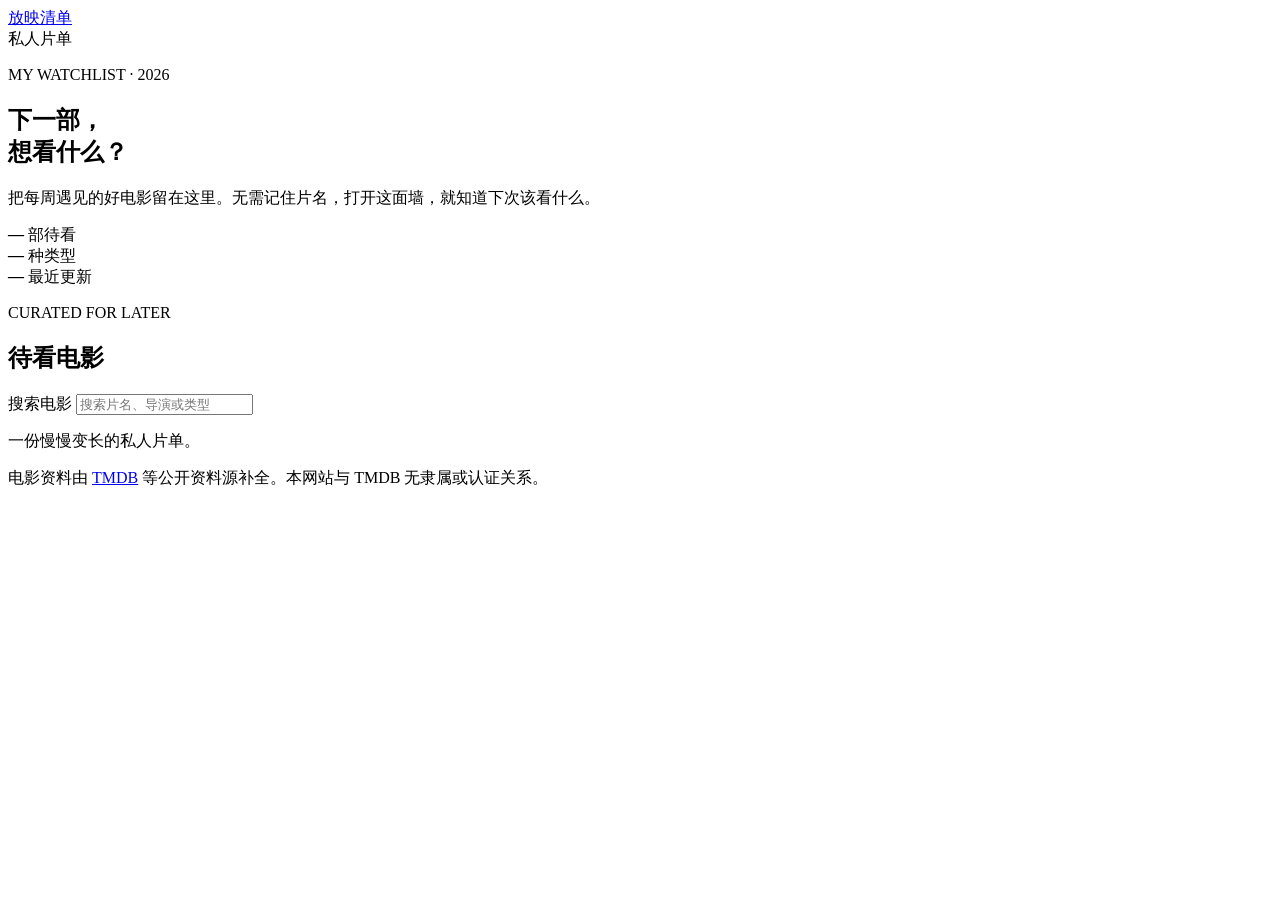
==== docs/index.html @ 1ae5f7b8 "添加 Pages 直发首页" ====
<!doctype html>
<html lang="zh-CN">
  <head>
    <meta charset="UTF-8" />
    <meta name="viewport" content="width=device-width, initial-scale=1.0" />
    <meta name="theme-color" content="#080a0f" />
    <meta
      name="description"
      content="Ranger 的私人待看电影墙，收藏每周想看的好电影。"
    />
    <title>放映清单 · 我的待看电影</title>
    <link rel="preconnect" href="https://image.tmdb.org" />
    <link rel="preconnect" href="https://cms-emer-res.cctvnews.cctv.com" />
    <link rel="stylesheet" href="./styles.css" />
  </head>
  <body>
    <div class="ambient ambient-one" aria-hidden="true"></div>
    <div class="ambient ambient-two" aria-hidden="true"></div>

    <header class="site-header">
      <a class="brand" href="#top" aria-label="返回顶部">
        <span class="brand-mark" aria-hidden="true"><i></i><i></i><i></i></span>
        <span>放映清单</span>
      </a>
      <div class="header-meta">
        <span class="live-dot" aria-hidden="true"></span>
        <span>私人片单</span>
      </div>
    </header>

    <main id="top">
      <section class="hero" aria-labelledby="page-title">
        <p class="eyebrow">MY WATCHLIST · 2026</p>
        <h1 id="page-title">下一部，<br /><span>想看什么？</span></h1>
        <p class="hero-copy">
          把每周遇见的好电影留在这里。无需记住片名，打开这面墙，就知道下次该看什么。
        </p>

        <div class="summary" aria-label="片单概况">
          <div class="summary-item">
            <strong id="watch-count">—</strong>
            <span>部待看</span>
          </div>
          <div class="summary-divider" aria-hidden="true"></div>
          <div class="summary-item">
            <strong id="genre-count">—</strong>
            <span>种类型</span>
          </div>
          <div class="summary-divider" aria-hidden="true"></div>
          <div class="summary-item summary-date">
            <strong id="updated-date">—</strong>
            <span>最近更新</span>
          </div>
        </div>
      </section>

      <section class="library" aria-labelledby="library-title">
        <div class="library-heading">
          <div>
            <p class="section-kicker">CURATED FOR LATER</p>
            <h2 id="library-title">待看电影</h2>
          </div>
          <div class="controls">
            <label class="search-box">
              <span class="search-icon" aria-hidden="true"></span>
              <span class="sr-only">搜索电影</span>
              <input id="search-input" type="search" placeholder="搜索片名、导演或类型" autocomplete="off" />
            </label>
            <div class="filters" id="filters" aria-label="按类型筛选"></div>
          </div>
        </div>

        <div id="movie-grid" class="movie-grid" aria-live="polite"></div>
        <div id="empty-state" class="empty-state" hidden>
          <span>没有找到匹配的电影</span>
          <button id="reset-search" type="button">清除筛选</button>
        </div>
      </section>
    </main>

    <footer>
      <p>一份慢慢变长的私人片单。</p>
      <p>
        电影资料由
        <a href="https://www.themoviedb.org/" target="_blank" rel="noreferrer">TMDB</a>
        等公开资料源补全。本网站与 TMDB 无隶属或认证关系。
      </p>
    </footer>

    <dialog id="movie-dialog" class="movie-dialog">
      <button class="dialog-close" id="dialog-close" type="button" aria-label="关闭详情">×</button>
      <div id="dialog-content"></div>
    </dialog>

    <script src="./app.js" defer></script>
  </body>
</html>
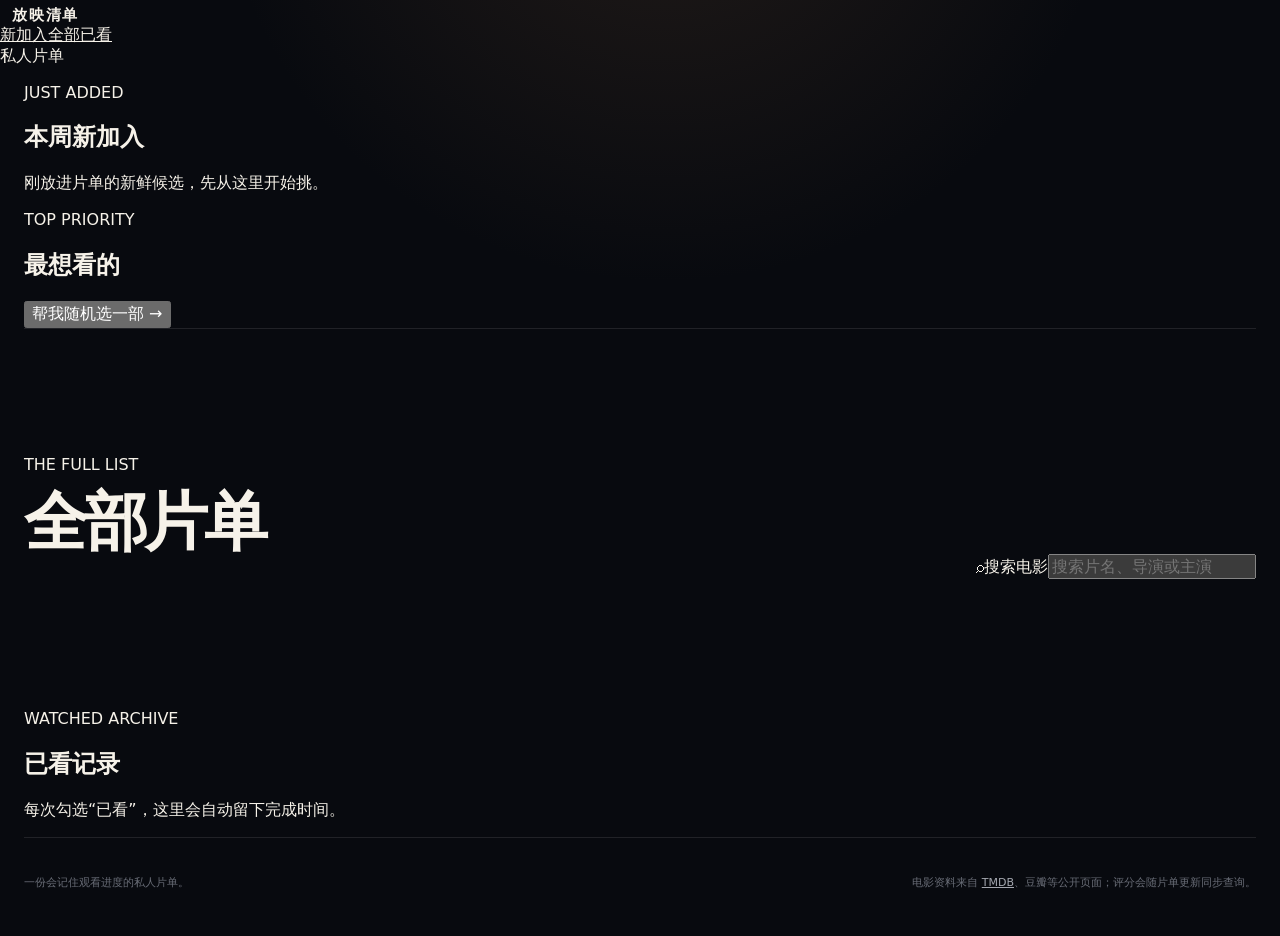
==== commit c3093f75: "升级 GitHub Pages 页面结构" ====
--- a/docs/index.html
+++ b/docs/index.html
@@ -3,95 +3,61 @@
   <head>
     <meta charset="UTF-8" />
     <meta name="viewport" content="width=device-width, initial-scale=1.0" />
-    <meta name="theme-color" content="#080a0f" />
-    <meta
-      name="description"
-      content="Ranger 的私人待看电影墙，收藏每周想看的好电影。"
-    />
+    <meta name="theme-color" content="#07090d" />
+    <meta name="description" content="Ranger 的私人电影片单：记录待看、已看时间、主演、豆瓣评分与每周推荐。" />
+    <meta property="og:title" content="放映清单 · 今晚，想看什么？" />
+    <meta property="og:description" content="一份会记住观看进度的私人电影片单。" />
     <title>放映清单 · 我的待看电影</title>
     <link rel="preconnect" href="https://image.tmdb.org" />
-    <link rel="preconnect" href="https://cms-emer-res.cctvnews.cctv.com" />
     <link rel="stylesheet" href="./styles.css" />
   </head>
   <body>
-    <div class="ambient ambient-one" aria-hidden="true"></div>
-    <div class="ambient ambient-two" aria-hidden="true"></div>
-
-    <header class="site-header">
-      <a class="brand" href="#top" aria-label="返回顶部">
-        <span class="brand-mark" aria-hidden="true"><i></i><i></i><i></i></span>
-        <span>放映清单</span>
-      </a>
-      <div class="header-meta">
-        <span class="live-dot" aria-hidden="true"></span>
-        <span>私人片单</span>
-      </div>
+    <div class="ambient ambientOne" aria-hidden="true"></div>
+    <div class="ambient ambientTwo" aria-hidden="true"></div>
+    <header class="siteHeader">
+      <a class="brand" href="#top" aria-label="返回顶部"><span class="brandMark" aria-hidden="true"><i></i><i></i><i></i></span><span>放映清单</span></a>
+      <nav aria-label="页面导航"><a href="#new">新加入</a><a href="#all">全部</a><a href="#watched">已看</a></nav>
+      <div class="headerMeta"><span class="liveDot" aria-hidden="true"></span> 私人片单</div>
     </header>
 
     <main id="top">
-      <section class="hero" aria-labelledby="page-title">
-        <p class="eyebrow">MY WATCHLIST · 2026</p>
-        <h1 id="page-title">下一部，<br /><span>想看什么？</span></h1>
-        <p class="hero-copy">
-          把每周遇见的好电影留在这里。无需记住片名，打开这面墙，就知道下次该看什么。
-        </p>
+      <section class="featuredHero" id="featured" aria-live="polite"></section>
 
-        <div class="summary" aria-label="片单概况">
-          <div class="summary-item">
-            <strong id="watch-count">—</strong>
-            <span>部待看</span>
-          </div>
-          <div class="summary-divider" aria-hidden="true"></div>
-          <div class="summary-item">
-            <strong id="genre-count">—</strong>
-            <span>种类型</span>
-          </div>
-          <div class="summary-divider" aria-hidden="true"></div>
-          <div class="summary-item summary-date">
-            <strong id="updated-date">—</strong>
-            <span>最近更新</span>
+      <section class="contentSection" id="new">
+        <div class="sectionHeading"><div><p class="sectionKicker">JUST ADDED</p><h2>本周新加入</h2></div><p>刚放进片单的新鲜候选，先从这里开始挑。</p></div>
+        <div class="spotlightRow" id="new-list"></div>
+      </section>
+
+      <section class="contentSection prioritySection">
+        <div class="sectionHeading"><div><p class="sectionKicker">TOP PRIORITY</p><h2>最想看的</h2></div><button class="textButton" type="button" data-random>帮我随机选一部 →</button></div>
+        <div class="priorityList" id="priority-list"></div>
+      </section>
+
+      <section class="contentSection library" id="all">
+        <div class="libraryHeading">
+          <div><p class="sectionKicker">THE FULL LIST</p><h2>全部片单</h2></div>
+          <div class="controls">
+            <label class="searchBox"><span aria-hidden="true">⌕</span><span class="srOnly">搜索电影</span><input id="search-input" type="search" placeholder="搜索片名、导演或主演" autocomplete="off" /></label>
+            <div class="statusTabs" id="status-tabs" aria-label="按状态筛选"></div>
           </div>
         </div>
+        <div class="filters" id="filters" aria-label="按类型筛选"></div>
+        <div class="movieGrid" id="movie-grid" aria-live="polite"></div>
+        <div class="emptyState" id="empty-state" hidden><p>没有找到匹配的电影</p><button type="button" data-reset>清除筛选</button></div>
       </section>
 
-      <section class="library" aria-labelledby="library-title">
-        <div class="library-heading">
-          <div>
-            <p class="section-kicker">CURATED FOR LATER</p>
-            <h2 id="library-title">待看电影</h2>
-          </div>
-          <div class="controls">
-            <label class="search-box">
-              <span class="search-icon" aria-hidden="true"></span>
-              <span class="sr-only">搜索电影</span>
-              <input id="search-input" type="search" placeholder="搜索片名、导演或类型" autocomplete="off" />
-            </label>
-            <div class="filters" id="filters" aria-label="按类型筛选"></div>
-          </div>
-        </div>
-
-        <div id="movie-grid" class="movie-grid" aria-live="polite"></div>
-        <div id="empty-state" class="empty-state" hidden>
-          <span>没有找到匹配的电影</span>
-          <button id="reset-search" type="button">清除筛选</button>
-        </div>
+      <section class="contentSection watchedSection" id="watched">
+        <div class="sectionHeading"><div><p class="sectionKicker">WATCHED ARCHIVE</p><h2>已看记录</h2></div><p>每次勾选“已看”，这里会自动留下完成时间。</p></div>
+        <div id="watched-list"></div>
       </section>
     </main>
 
-    <footer>
-      <p>一份慢慢变长的私人片单。</p>
-      <p>
-        电影资料由
-        <a href="https://www.themoviedb.org/" target="_blank" rel="noreferrer">TMDB</a>
-        等公开资料源补全。本网站与 TMDB 无隶属或认证关系。
-      </p>
-    </footer>
+    <footer><p>一份会记住观看进度的私人片单。</p><p>电影资料来自 <a href="https://www.themoviedb.org/" target="_blank" rel="noreferrer">TMDB</a>、豆瓣等公开页面；评分会随片单更新同步查询。</p></footer>
 
-    <dialog id="movie-dialog" class="movie-dialog">
-      <button class="dialog-close" id="dialog-close" type="button" aria-label="关闭详情">×</button>
+    <dialog class="movieDialog" id="movie-dialog">
+      <button class="dialogClose" id="dialog-close" type="button" aria-label="关闭详情">×</button>
       <div id="dialog-content"></div>
     </dialog>
-
     <script src="./app.js" defer></script>
   </body>
 </html>
--- a/docs/styles.css
+++ b/docs/styles.css
@@ -0,0 +1,801 @@
+:root {
+  color-scheme: dark;
+  --bg: #080a0f;
+  --panel: #11141b;
+  --panel-2: #171a22;
+  --text: #f6f2e9;
+  --muted: #999da8;
+  --line: rgba(255, 255, 255, 0.1);
+  --accent: #ff4d36;
+  --accent-soft: #ffb354;
+  --radius: 22px;
+  --max-width: 1380px;
+  font-family: Inter, ui-sans-serif, system-ui, -apple-system, BlinkMacSystemFont, "Segoe UI", "PingFang SC", "Microsoft YaHei", sans-serif;
+}
+
+* {
+  box-sizing: border-box;
+}
+
+html {
+  scroll-behavior: smooth;
+}
+
+body {
+  margin: 0;
+  min-width: 320px;
+  min-height: 100vh;
+  overflow-x: hidden;
+  background:
+    radial-gradient(circle at 52% -18%, rgba(95, 68, 47, 0.3), transparent 35%),
+    var(--bg);
+  color: var(--text);
+}
+
+button,
+input {
+  font: inherit;
+}
+
+button,
+a {
+  -webkit-tap-highlight-color: transparent;
+}
+
+a {
+  color: inherit;
+}
+
+.sr-only {
+  position: absolute;
+  width: 1px;
+  height: 1px;
+  padding: 0;
+  margin: -1px;
+  overflow: hidden;
+  clip: rect(0, 0, 0, 0);
+  white-space: nowrap;
+  border: 0;
+}
+
+.ambient {
+  position: fixed;
+  z-index: -1;
+  width: 28rem;
+  height: 28rem;
+  border-radius: 50%;
+  filter: blur(120px);
+  pointer-events: none;
+  opacity: 0.12;
+}
+
+.ambient-one {
+  top: 10rem;
+  left: -14rem;
+  background: #ec4d31;
+}
+
+.ambient-two {
+  top: 42rem;
+  right: -16rem;
+  background: #3345ff;
+}
+
+.site-header {
+  width: min(calc(100% - 48px), var(--max-width));
+  height: 88px;
+  margin: 0 auto;
+  display: flex;
+  align-items: center;
+  justify-content: space-between;
+  border-bottom: 1px solid var(--line);
+}
+
+.brand {
+  display: inline-flex;
+  align-items: center;
+  gap: 12px;
+  font-size: 15px;
+  font-weight: 750;
+  letter-spacing: 0.12em;
+  text-decoration: none;
+}
+
+.brand-mark {
+  width: 34px;
+  height: 34px;
+  display: grid;
+  grid-template-columns: repeat(3, 1fr);
+  gap: 3px;
+  padding: 8px 7px;
+  border-radius: 50%;
+  background: var(--text);
+  transform: rotate(-6deg);
+}
+
+.brand-mark i {
+  display: block;
+  border-radius: 999px;
+  background: var(--bg);
+}
+
+.brand-mark i:nth-child(2) {
+  transform: translateY(4px);
+}
+
+.header-meta {
+  display: flex;
+  align-items: center;
+  gap: 9px;
+  color: var(--muted);
+  font-size: 12px;
+  letter-spacing: 0.16em;
+}
+
+.live-dot {
+  width: 7px;
+  height: 7px;
+  border-radius: 50%;
+  background: #74dc8d;
+  box-shadow: 0 0 0 4px rgba(116, 220, 141, 0.12);
+}
+
+main {
+  width: min(calc(100% - 48px), var(--max-width));
+  margin: 0 auto;
+}
+
+.hero {
+  min-height: 610px;
+  display: flex;
+  flex-direction: column;
+  justify-content: center;
+  padding: 76px 0 64px;
+  position: relative;
+}
+
+.hero::after {
+  content: "WATCH";
+  position: absolute;
+  right: -0.03em;
+  bottom: -0.12em;
+  z-index: -1;
+  color: transparent;
+  -webkit-text-stroke: 1px rgba(255, 255, 255, 0.035);
+  font-size: clamp(8rem, 22vw, 21rem);
+  font-weight: 900;
+  letter-spacing: -0.08em;
+  line-height: 0.85;
+  white-space: nowrap;
+  pointer-events: none;
+}
+
+.eyebrow,
+.section-kicker {
+  margin: 0 0 20px;
+  color: var(--accent-soft);
+  font-size: 11px;
+  font-weight: 750;
+  letter-spacing: 0.24em;
+}
+
+.hero h1 {
+  max-width: 830px;
+  margin: 0;
+  font-size: clamp(4rem, 9.4vw, 9.2rem);
+  font-weight: 820;
+  letter-spacing: -0.075em;
+  line-height: 0.86;
+}
+
+.hero h1 span {
+  color: var(--accent);
+}
+
+.hero-copy {
+  max-width: 520px;
+  margin: 34px 0 0;
+  color: #b4b5bb;
+  font-size: clamp(15px, 1.7vw, 18px);
+  line-height: 1.85;
+}
+
+.summary {
+  display: flex;
+  align-items: stretch;
+  gap: 28px;
+  margin-top: 54px;
+}
+
+.summary-item {
+  min-width: 88px;
+  display: flex;
+  flex-direction: column;
+  gap: 4px;
+}
+
+.summary-item strong {
+  font-size: 30px;
+  font-weight: 760;
+  letter-spacing: -0.04em;
+}
+
+.summary-item span {
+  color: var(--muted);
+  font-size: 12px;
+}
+
+.summary-date strong {
+  font-size: 16px;
+  letter-spacing: 0;
+  line-height: 37px;
+}
+
+.summary-divider {
+  width: 1px;
+  background: var(--line);
+}
+
+.library {
+  padding: 110px 0 100px;
+  border-top: 1px solid var(--line);
+}
+
+.library-heading {
+  display: grid;
+  grid-template-columns: 1fr minmax(440px, 0.9fr);
+  gap: 48px;
+  align-items: end;
+  margin-bottom: 42px;
+}
+
+.section-kicker {
+  margin-bottom: 10px;
+  color: #777c87;
+}
+
+.library h2 {
+  margin: 0;
+  font-size: clamp(2.4rem, 5vw, 4.7rem);
+  letter-spacing: -0.06em;
+  line-height: 1;
+}
+
+.controls {
+  display: flex;
+  flex-direction: column;
+  align-items: flex-end;
+  gap: 14px;
+}
+
+.search-box {
+  width: min(100%, 430px);
+  display: flex;
+  align-items: center;
+  gap: 12px;
+  padding: 0 18px;
+  border: 1px solid var(--line);
+  border-radius: 999px;
+  background: rgba(255, 255, 255, 0.035);
+  transition: border-color 180ms ease, background 180ms ease;
+}
+
+.search-box:focus-within {
+  border-color: rgba(255, 179, 84, 0.6);
+  background: rgba(255, 255, 255, 0.06);
+}
+
+.search-icon {
+  width: 14px;
+  height: 14px;
+  border: 1.7px solid #8f939e;
+  border-radius: 50%;
+  position: relative;
+  flex: 0 0 auto;
+}
+
+.search-icon::after {
+  content: "";
+  position: absolute;
+  width: 6px;
+  height: 1.7px;
+  right: -5px;
+  bottom: -3px;
+  border-radius: 99px;
+  background: #8f939e;
+  transform: rotate(45deg);
+}
+
+.search-box input {
+  width: 100%;
+  height: 46px;
+  padding: 0;
+  border: 0;
+  outline: 0;
+  background: transparent;
+  color: var(--text);
+  font-size: 14px;
+}
+
+.search-box input::placeholder {
+  color: #70747e;
+}
+
+.filters {
+  display: flex;
+  flex-wrap: wrap;
+  justify-content: flex-end;
+  gap: 8px;
+}
+
+.filter-button {
+  padding: 7px 13px;
+  border: 1px solid transparent;
+  border-radius: 999px;
+  background: transparent;
+  color: #858995;
+  cursor: pointer;
+  font-size: 12px;
+  transition: color 160ms ease, border-color 160ms ease, background 160ms ease;
+}
+
+.filter-button:hover,
+.filter-button:focus-visible {
+  color: var(--text);
+}
+
+.filter-button.active {
+  border-color: var(--line);
+  background: rgba(255, 255, 255, 0.06);
+  color: var(--text);
+}
+
+.movie-grid {
+  display: grid;
+  grid-template-columns: repeat(4, minmax(0, 1fr));
+  gap: clamp(18px, 2.2vw, 34px);
+}
+
+.movie-card {
+  min-width: 0;
+  animation: card-in 520ms both;
+}
+
+.poster-button {
+  width: 100%;
+  padding: 0;
+  border: 0;
+  border-radius: var(--radius);
+  overflow: hidden;
+  background: var(--panel);
+  color: inherit;
+  cursor: pointer;
+  text-align: left;
+  box-shadow: 0 12px 38px rgba(0, 0, 0, 0.28);
+  position: relative;
+}
+
+.poster-frame {
+  aspect-ratio: 2 / 3;
+  overflow: hidden;
+  position: relative;
+  background:
+    linear-gradient(145deg, rgba(255, 77, 54, 0.42), transparent 55%),
+    linear-gradient(20deg, #191c27, #2a2631);
+}
+
+.poster-frame img {
+  width: 100%;
+  height: 100%;
+  display: block;
+  object-fit: cover;
+  transform: scale(1.002);
+  transition: transform 520ms cubic-bezier(0.2, 0.8, 0.2, 1), filter 300ms ease;
+}
+
+.poster-fallback {
+  position: absolute;
+  inset: 0;
+  display: grid;
+  place-items: center;
+  padding: 24px;
+  color: rgba(255, 255, 255, 0.76);
+  font-size: clamp(2rem, 4vw, 4.4rem);
+  font-weight: 850;
+  letter-spacing: -0.08em;
+  text-align: center;
+}
+
+.poster-shade {
+  position: absolute;
+  inset: 0;
+  background: linear-gradient(to top, rgba(5, 6, 9, 0.94), transparent 38%);
+  opacity: 0.72;
+  transition: opacity 260ms ease;
+}
+
+.poster-badge {
+  position: absolute;
+  top: 16px;
+  left: 16px;
+  padding: 7px 10px;
+  border: 1px solid rgba(255, 255, 255, 0.2);
+  border-radius: 999px;
+  background: rgba(8, 10, 15, 0.58);
+  backdrop-filter: blur(10px);
+  color: #f4f0e7;
+  font-size: 10px;
+  font-weight: 730;
+  letter-spacing: 0.12em;
+}
+
+.poster-index {
+  position: absolute;
+  right: 16px;
+  bottom: 13px;
+  color: rgba(255, 255, 255, 0.55);
+  font-size: 11px;
+  letter-spacing: 0.1em;
+}
+
+.poster-button:hover img,
+.poster-button:focus-visible img {
+  transform: scale(1.05);
+  filter: saturate(1.08);
+}
+
+.poster-button:hover .poster-shade,
+.poster-button:focus-visible .poster-shade {
+  opacity: 0.4;
+}
+
+.poster-button:focus-visible,
+.filter-button:focus-visible,
+.empty-state button:focus-visible,
+.dialog-close:focus-visible {
+  outline: 2px solid var(--accent-soft);
+  outline-offset: 4px;
+}
+
+.movie-info {
+  padding: 18px 3px 4px;
+}
+
+.movie-title-row {
+  display: flex;
+  justify-content: space-between;
+  align-items: flex-start;
+  gap: 12px;
+}
+
+.movie-info h3 {
+  margin: 0;
+  min-width: 0;
+  font-size: clamp(18px, 1.7vw, 23px);
+  line-height: 1.2;
+  letter-spacing: -0.035em;
+}
+
+.year {
+  flex: 0 0 auto;
+  padding-top: 3px;
+  color: #737782;
+  font-size: 12px;
+}
+
+.original-title {
+  min-height: 18px;
+  margin: 7px 0 0;
+  overflow: hidden;
+  color: #6f737d;
+  font-size: 11px;
+  letter-spacing: 0.02em;
+  text-overflow: ellipsis;
+  white-space: nowrap;
+}
+
+.movie-tags {
+  display: flex;
+  flex-wrap: wrap;
+  gap: 7px;
+  margin: 14px 0 0;
+  padding: 0;
+  list-style: none;
+}
+
+.movie-tags li {
+  color: #9a9da6;
+  font-size: 11px;
+}
+
+.movie-tags li:not(:last-child)::after {
+  content: "·";
+  margin-left: 7px;
+  color: #454851;
+}
+
+.empty-state {
+  padding: 80px 24px;
+  border: 1px dashed var(--line);
+  border-radius: var(--radius);
+  color: var(--muted);
+  text-align: center;
+}
+
+.empty-state button {
+  display: block;
+  margin: 18px auto 0;
+  padding: 9px 16px;
+  border: 1px solid var(--line);
+  border-radius: 999px;
+  background: rgba(255, 255, 255, 0.05);
+  color: var(--text);
+  cursor: pointer;
+}
+
+footer {
+  width: min(calc(100% - 48px), var(--max-width));
+  margin: 0 auto;
+  padding: 36px 0 44px;
+  display: flex;
+  justify-content: space-between;
+  gap: 32px;
+  border-top: 1px solid var(--line);
+  color: #686c76;
+  font-size: 11px;
+  line-height: 1.6;
+}
+
+footer p {
+  margin: 0;
+}
+
+footer a {
+  color: #a4a7af;
+}
+
+.movie-dialog {
+  width: min(920px, calc(100% - 32px));
+  max-height: min(760px, calc(100vh - 32px));
+  padding: 0;
+  border: 1px solid rgba(255, 255, 255, 0.12);
+  border-radius: 28px;
+  overflow: hidden;
+  background: #11141a;
+  color: var(--text);
+  box-shadow: 0 32px 100px rgba(0, 0, 0, 0.7);
+}
+
+.movie-dialog::backdrop {
+  background: rgba(2, 3, 6, 0.82);
+  backdrop-filter: blur(14px);
+}
+
+.dialog-close {
+  position: absolute;
+  top: 18px;
+  right: 18px;
+  z-index: 3;
+  width: 38px;
+  height: 38px;
+  padding: 0 0 3px;
+  border: 1px solid rgba(255, 255, 255, 0.18);
+  border-radius: 50%;
+  background: rgba(8, 10, 15, 0.68);
+  color: white;
+  cursor: pointer;
+  font-size: 24px;
+  line-height: 1;
+}
+
+.dialog-layout {
+  display: grid;
+  grid-template-columns: minmax(260px, 0.76fr) 1.24fr;
+}
+
+.dialog-poster {
+  min-height: 560px;
+  background-position: center;
+  background-size: cover;
+  position: relative;
+}
+
+.dialog-poster::after {
+  content: "";
+  position: absolute;
+  inset: 0;
+  background: linear-gradient(to right, transparent 65%, #11141a), linear-gradient(to top, rgba(17, 20, 26, 0.75), transparent 40%);
+}
+
+.dialog-copy {
+  padding: 70px 52px 50px 42px;
+  align-self: center;
+}
+
+.dialog-copy .eyebrow {
+  margin-bottom: 14px;
+}
+
+.dialog-copy h2 {
+  margin: 0;
+  font-size: clamp(2.2rem, 4vw, 4rem);
+  letter-spacing: -0.06em;
+  line-height: 0.98;
+}
+
+.dialog-original {
+  margin: 10px 0 0;
+  color: #7e828c;
+  font-size: 12px;
+}
+
+.dialog-facts {
+  display: flex;
+  flex-wrap: wrap;
+  gap: 8px;
+  margin: 24px 0;
+}
+
+.dialog-facts span {
+  padding: 7px 10px;
+  border: 1px solid var(--line);
+  border-radius: 999px;
+  color: #b6b8bf;
+  font-size: 11px;
+}
+
+.dialog-overview {
+  margin: 0;
+  color: #b9bbc2;
+  font-size: 15px;
+  line-height: 1.85;
+}
+
+.dialog-credit {
+  margin: 28px 0 0;
+  color: #71757f;
+  font-size: 11px;
+}
+
+@keyframes card-in {
+  from {
+    opacity: 0;
+    transform: translateY(18px);
+  }
+  to {
+    opacity: 1;
+    transform: translateY(0);
+  }
+}
+
+@media (max-width: 980px) {
+  .library-heading {
+    grid-template-columns: 1fr;
+  }
+
+  .controls {
+    align-items: flex-start;
+  }
+
+  .filters {
+    justify-content: flex-start;
+  }
+
+  .movie-grid {
+    grid-template-columns: repeat(3, minmax(0, 1fr));
+  }
+}
+
+@media (max-width: 720px) {
+  .site-header,
+  main,
+  footer {
+    width: min(calc(100% - 30px), var(--max-width));
+  }
+
+  .site-header {
+    height: 72px;
+  }
+
+  .hero {
+    min-height: 540px;
+    padding: 72px 0 58px;
+  }
+
+  .hero h1 {
+    font-size: clamp(3.7rem, 19vw, 6.2rem);
+  }
+
+  .hero-copy {
+    margin-top: 28px;
+    font-size: 14px;
+  }
+
+  .summary {
+    gap: 18px;
+    margin-top: 42px;
+  }
+
+  .summary-item {
+    min-width: 0;
+  }
+
+  .summary-item strong {
+    font-size: 24px;
+  }
+
+  .summary-date strong {
+    font-size: 13px;
+    line-height: 31px;
+  }
+
+  .library {
+    padding: 82px 0 74px;
+  }
+
+  .library-heading {
+    gap: 30px;
+    margin-bottom: 30px;
+  }
+
+  .controls,
+  .search-box {
+    width: 100%;
+  }
+
+  .movie-grid {
+    grid-template-columns: repeat(2, minmax(0, 1fr));
+    gap: 26px 14px;
+  }
+
+  .poster-frame {
+    border-radius: 18px;
+  }
+
+  .movie-info {
+    padding-top: 13px;
+  }
+
+  .movie-info h3 {
+    font-size: 16px;
+  }
+
+  .original-title {
+    font-size: 10px;
+  }
+
+  footer {
+    flex-direction: column;
+  }
+
+  .dialog-layout {
+    display: block;
+  }
+
+  .dialog-poster {
+    min-height: 300px;
+    background-position: center 22%;
+  }
+
+  .dialog-poster::after {
+    background: linear-gradient(to top, #11141a, transparent 70%);
+  }
+
+  .dialog-copy {
+    padding: 18px 24px 36px;
+    margin-top: -38px;
+    position: relative;
+    z-index: 1;
+  }
+}
+
+@media (prefers-reduced-motion: reduce) {
+  *,
+  *::before,
+  *::after {
+    scroll-behavior: auto !important;
+    animation-duration: 0.01ms !important;
+    animation-iteration-count: 1 !important;
+    transition-duration: 0.01ms !important;
+  }
+}
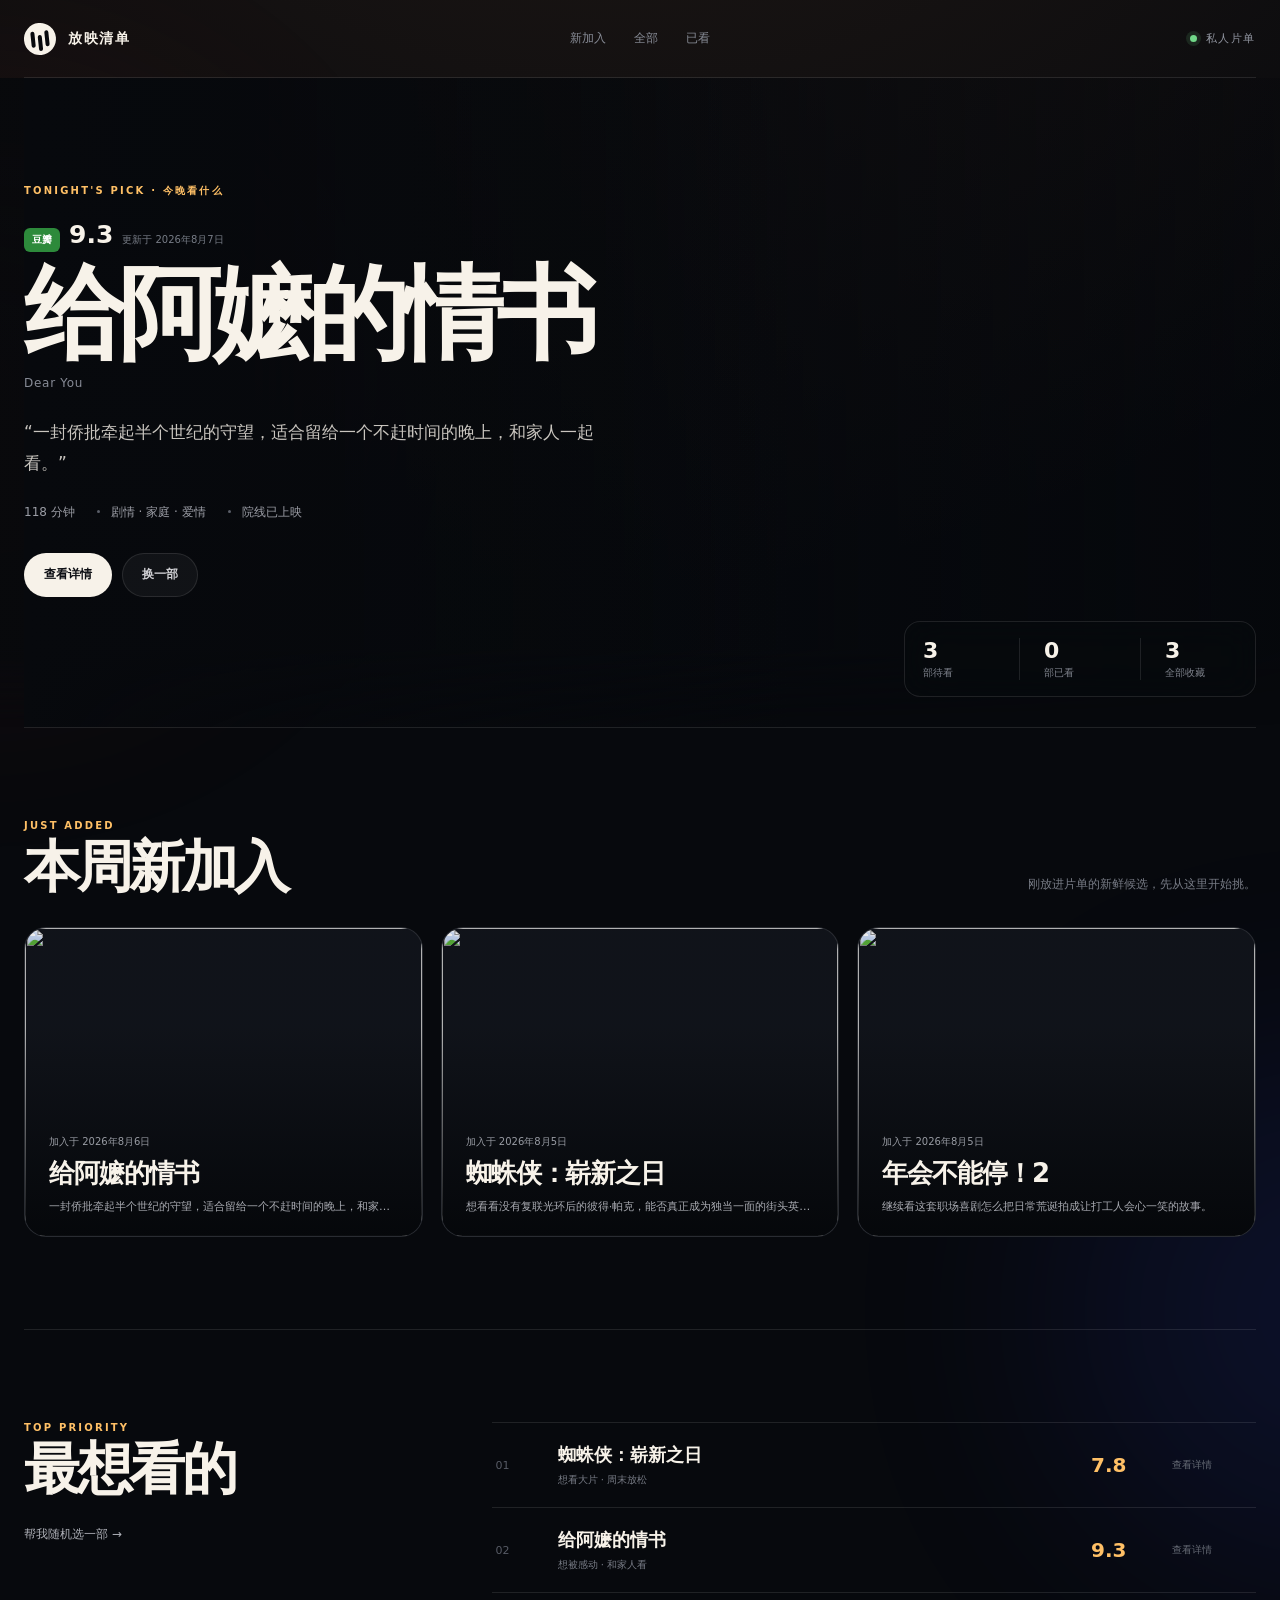
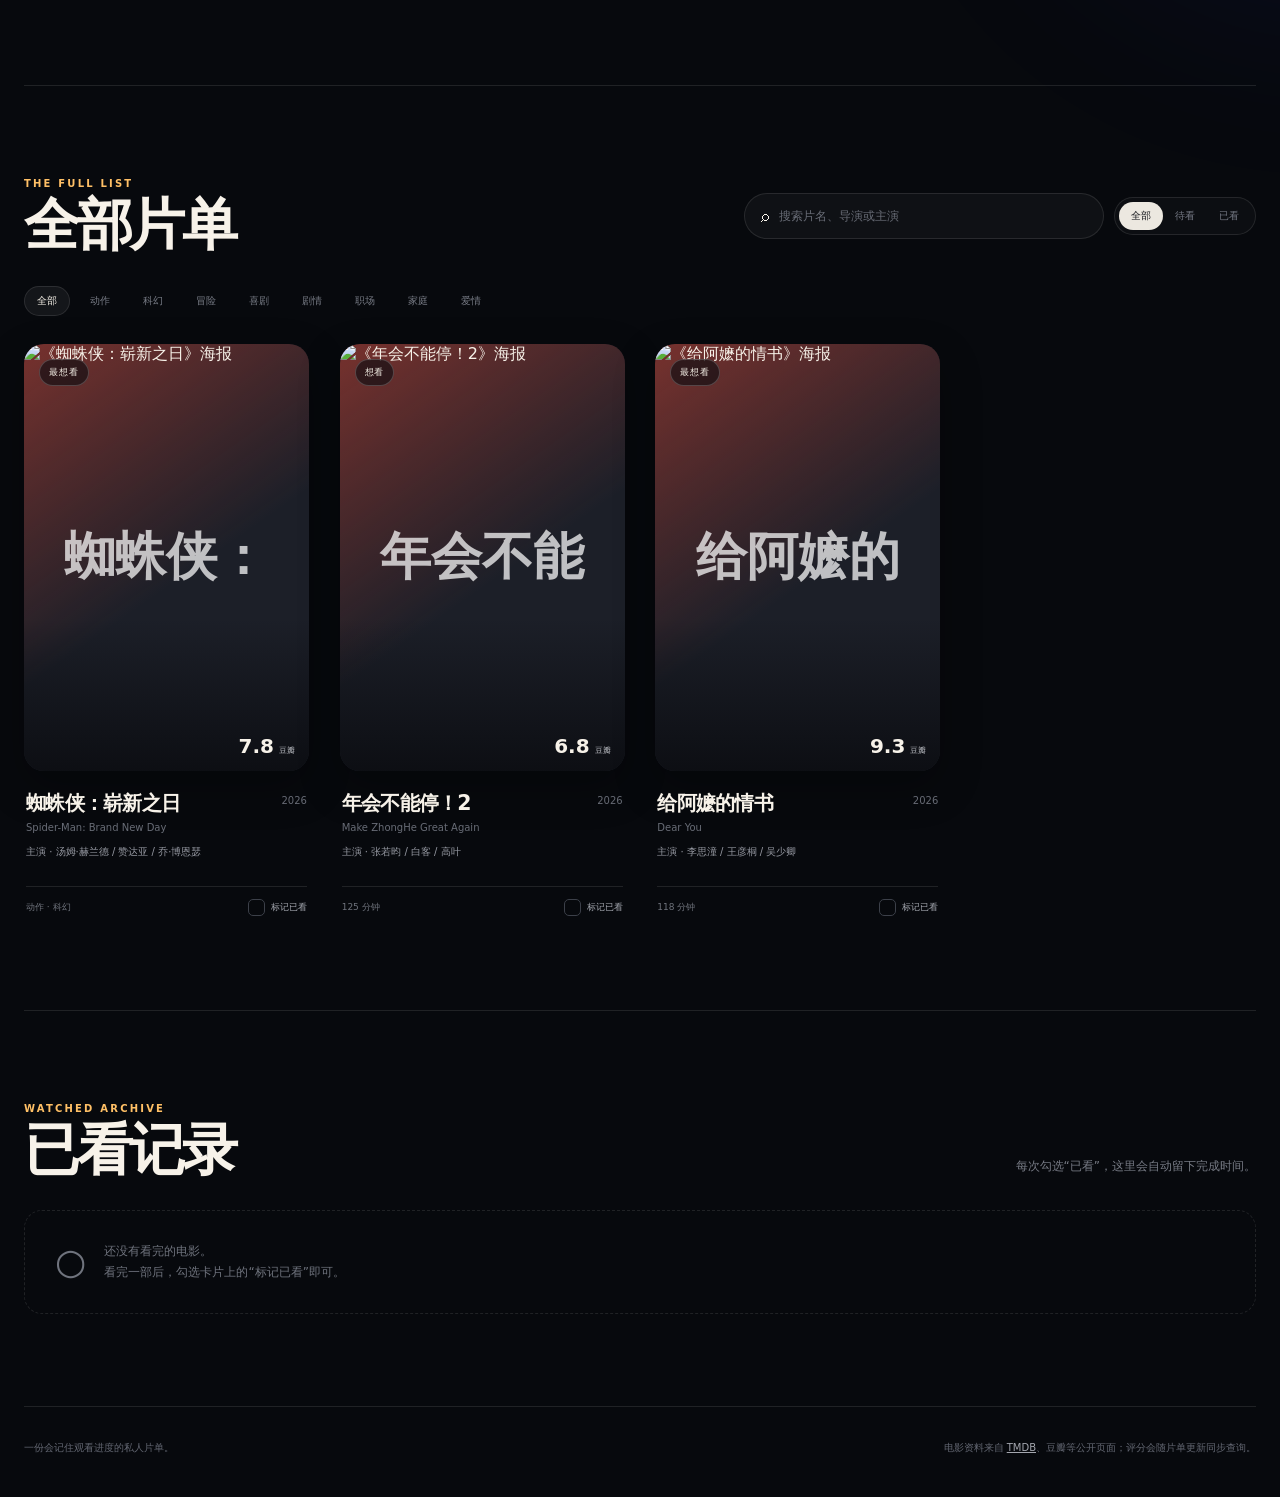
==== commit b2409237: "刷新正式站点资源缓存 Updated stylesheet and script links to include versioning." ====
--- a/docs/index.html
+++ b/docs/index.html
@@ -9,7 +9,7 @@
     <meta property="og:description" content="一份会记住观看进度的私人电影片单。" />
     <title>放映清单 · 我的待看电影</title>
     <link rel="preconnect" href="https://image.tmdb.org" />
-    <link rel="stylesheet" href="./styles.css" />
+    <link rel="stylesheet" href="./styles.css?v=20260807-2" />
   </head>
   <body>
     <div class="ambient ambientOne" aria-hidden="true"></div>
@@ -58,6 +58,6 @@
       <button class="dialogClose" id="dialog-close" type="button" aria-label="关闭详情">×</button>
       <div id="dialog-content"></div>
     </dialog>
-    <script src="./app.js" defer></script>
+    <script src="./app.js?v=20260807-2" defer></script>
   </body>
 </html>
--- a/docs/styles.css
+++ b/docs/styles.css
@@ -1,801 +1,44 @@
-:root {
-  color-scheme: dark;
-  --bg: #080a0f;
-  --panel: #11141b;
-  --panel-2: #171a22;
-  --text: #f6f2e9;
-  --muted: #999da8;
-  --line: rgba(255, 255, 255, 0.1);
-  --accent: #ff4d36;
-  --accent-soft: #ffb354;
-  --radius: 22px;
-  --max-width: 1380px;
-  font-family: Inter, ui-sans-serif, system-ui, -apple-system, BlinkMacSystemFont, "Segoe UI", "PingFang SC", "Microsoft YaHei", sans-serif;
-}
+:root { color-scheme:dark; --bg:#07090d; --panel:#11141b; --panel2:#171a22; --text:#f7f2e9; --muted:#9296a1; --line:rgba(255,255,255,.1); --accent:#ff553d; --soft:#ffc066; --green:#71d889; --max:1380px; }
+* { box-sizing:border-box; }
+html { scroll-behavior:smooth; }
+body { margin:0; min-width:320px; min-height:100vh; overflow-x:hidden; background:radial-gradient(circle at 48% -20%,rgba(104,69,44,.32),transparent 32%),var(--bg); color:var(--text); font-family:Inter,ui-sans-serif,system-ui,-apple-system,"Segoe UI","PingFang SC","Microsoft YaHei",sans-serif; }
+button,input { font:inherit; } button,a { -webkit-tap-highlight-color:transparent; } button { color:inherit; } a { color:inherit; }
+.srOnly { position:absolute;width:1px;height:1px;padding:0;margin:-1px;overflow:hidden;clip:rect(0,0,0,0);white-space:nowrap;border:0; }
+.ambient { position:fixed;z-index:-1;width:32rem;height:32rem;border-radius:50%;filter:blur(130px);pointer-events:none;opacity:.12; }.ambientOne{top:8rem;left:-17rem;background:#ec4d31}.ambientTwo{top:66rem;right:-19rem;background:#3548ff}
+.siteHeader,main,footer { width:min(calc(100% - 48px),var(--max));margin:0 auto; }
+.siteHeader { height:78px;display:grid;grid-template-columns:1fr auto 1fr;align-items:center;border-bottom:1px solid var(--line); }
+.brand { display:inline-flex;align-items:center;gap:12px;width:max-content;font-size:14px;font-weight:800;letter-spacing:.12em;text-decoration:none; }
+.brandMark { width:32px;height:32px;display:grid;grid-template-columns:repeat(3,1fr);gap:3px;padding:8px 7px;border-radius:50%;background:var(--text);transform:rotate(-6deg); }.brandMark i{display:block;border-radius:999px;background:var(--bg)}.brandMark i:nth-child(2){transform:translateY(4px)}
+.siteHeader nav { display:flex;gap:28px; }.siteHeader nav a{color:#878b95;font-size:12px;text-decoration:none}.siteHeader nav a:hover{color:var(--text)}
+.headerMeta { justify-self:end;display:flex;align-items:center;gap:9px;color:var(--muted);font-size:11px;letter-spacing:.14em; }.liveDot{width:7px;height:7px;border-radius:50%;background:var(--green);box-shadow:0 0 0 4px rgba(113,216,137,.12)}
+.eyebrow,.sectionKicker { margin:0;color:var(--soft);font-size:10px;font-weight:800;letter-spacing:.22em;text-transform:uppercase; }
 
-* {
-  box-sizing: border-box;
-}
+.featuredHero { min-height:650px;display:flex;flex-direction:column;justify-content:center;position:relative;isolation:isolate;border-bottom:1px solid var(--line); }
+.heroBackdrop { position:absolute;inset:0 calc((100vw - min(calc(100vw - 48px),var(--max)))/-2);z-index:-2;background-position:center 25%;background-size:cover;opacity:.9;mask-image:linear-gradient(to bottom,#000 88%,transparent); }
+.featuredHero::after { content:"";position:absolute;inset:0;z-index:-1;background:linear-gradient(to right,var(--bg) 0%,transparent 62%);pointer-events:none; }
+.featuredCopy { max-width:670px;padding:86px 0 110px; }
+.heroRating { display:flex;align-items:baseline;gap:9px;margin:22px 0 16px; }.heroRating span{padding:5px 8px;border-radius:6px;background:#2d8a3b;color:white;font-size:10px;font-weight:800}.heroRating strong{font-size:25px}.heroRating small{color:#777c86;font-size:10px}
+.featuredCopy h1 { max-width:720px;margin:0;font-size:clamp(3.7rem,8vw,8.5rem);font-weight:850;letter-spacing:-.075em;line-height:.9;text-wrap:balance; }.heroOriginal{margin:16px 0 0;color:#878b96;font-size:12px;letter-spacing:.06em}.heroReason{max-width:600px;margin:27px 0 0;color:#c9c5bf;font-size:17px;line-height:1.8}.heroFacts{display:flex;flex-wrap:wrap;gap:10px 22px;margin-top:25px;color:#9b9da5;font-size:12px}.heroFacts span+span::before{content:"";display:inline-block;width:3px;height:3px;margin:0 11px 3px 0;border-radius:50%;background:#5b5f69}
+.heroActions,.dialogActions { display:flex;flex-wrap:wrap;gap:10px;margin-top:32px; }.primaryButton,.ghostButton{display:inline-flex;min-height:44px;align-items:center;justify-content:center;padding:0 19px;border:1px solid transparent;border-radius:999px;cursor:pointer;font-size:12px;font-weight:750;text-decoration:none}.primaryButton{background:var(--text);color:#0c0e13}.primaryButton:hover{background:white}.ghostButton{border-color:var(--line);background:rgba(255,255,255,.045);color:#d0d0d4}.ghostButton:hover{border-color:rgba(255,255,255,.25);background:rgba(255,255,255,.08)}
+.summary { position:absolute;right:0;bottom:30px;display:flex;align-items:stretch;gap:24px;padding:16px 18px;border:1px solid var(--line);border-radius:16px;background:rgba(8,10,14,.62);backdrop-filter:blur(16px); }.summary>div{min-width:72px;display:flex;flex-direction:column;gap:3px}.summary strong{font-size:22px}.summary span{color:#7e828c;font-size:10px}.summary>b{width:1px;background:var(--line)}
 
-html {
-  scroll-behavior: smooth;
-}
+.contentSection { padding:92px 0;border-bottom:1px solid var(--line);scroll-margin-top:30px; }.sectionHeading,.libraryHeading { display:flex;align-items:flex-end;justify-content:space-between;gap:38px;margin-bottom:32px; }.sectionHeading h2,.libraryHeading h2{margin:8px 0 0;font-size:clamp(2.2rem,4.4vw,4.3rem);letter-spacing:-.06em;line-height:1}.sectionHeading>p{max-width:390px;margin:0;color:#777b85;font-size:12px;line-height:1.8}.textButton{padding:0;border:0;background:transparent;color:#aeb0b7;cursor:pointer;font-size:12px}.textButton:hover{color:var(--text)}
+.spotlightRow { display:grid;grid-template-columns:repeat(3,minmax(0,1fr));gap:18px; }.spotlightCard{height:310px;position:relative;overflow:hidden;padding:0;border:1px solid var(--line);border-radius:22px;background:var(--panel);cursor:pointer;text-align:left}.spotlightCard img{width:100%;height:100%;object-fit:cover;transition:transform .6s cubic-bezier(.2,.8,.2,1)}.spotlightCard:hover img{transform:scale(1.045)}.spotlightShade{position:absolute;inset:0;background:linear-gradient(to top,rgba(5,7,10,.97),rgba(5,7,10,.08) 68%)}.spotlightContent{position:absolute;inset:auto 24px 22px;display:flex;flex-direction:column;align-items:flex-start}.spotlightContent small{color:#989ba3;font-size:10px}.spotlightContent strong{margin-top:7px;font-size:26px;letter-spacing:-.04em}.spotlightContent em{width:100%;margin-top:8px;overflow:hidden;color:#a9abb2;font-size:11px;font-style:normal;text-overflow:ellipsis;white-space:nowrap}
+.prioritySection { display:grid;grid-template-columns:minmax(270px,.52fr) 1fr;gap:70px; }.prioritySection .sectionHeading{display:block;margin:0}.prioritySection .textButton{margin-top:28px}.priorityList{border-top:1px solid var(--line)}.priorityList>button{width:100%;display:grid;grid-template-columns:46px 1fr 65px 80px;align-items:center;gap:16px;padding:20px 4px;border:0;border-bottom:1px solid var(--line);background:transparent;cursor:pointer;text-align:left}.priorityList>button:hover{background:rgba(255,255,255,.025)}.priorityList>button>span{color:#575b65;font-size:11px}.priorityList>button div{display:flex;flex-direction:column;gap:6px}.priorityList strong{font-size:18px}.priorityList small{color:#777b85;font-size:10px}.priorityList em{color:var(--soft);font-size:20px;font-style:normal;font-weight:800}.priorityList i{color:#656a74;font-size:10px;font-style:normal}
 
-body {
-  margin: 0;
-  min-width: 320px;
-  min-height: 100vh;
-  overflow-x: hidden;
-  background:
-    radial-gradient(circle at 52% -18%, rgba(95, 68, 47, 0.3), transparent 35%),
-    var(--bg);
-  color: var(--text);
-}
+.libraryHeading { align-items:center; }.controls{display:flex;align-items:center;gap:10px}.searchBox{width:min(42vw,360px);display:flex;align-items:center;gap:10px;padding:0 16px;border:1px solid var(--line);border-radius:999px;background:rgba(255,255,255,.035)}.searchBox input{width:100%;height:44px;padding:0;border:0;outline:0;background:transparent;color:var(--text);font-size:12px}.searchBox input::placeholder{color:#686c76}.statusTabs{display:flex;padding:4px;border:1px solid var(--line);border-radius:999px;background:rgba(255,255,255,.025)}.statusTabs button{padding:7px 12px;border:0;border-radius:999px;background:transparent;color:#737782;cursor:pointer;font-size:10px}.statusTabs button.active{background:#ece8e0;color:#15171c}
+.filters{display:flex;flex-wrap:wrap;gap:7px;margin:0 0 28px}.filters button{padding:7px 12px;border:1px solid transparent;border-radius:999px;background:transparent;color:#777b85;cursor:pointer;font-size:10px}.filters button:hover,.filters button.active{color:var(--text)}.filters button.active{border-color:var(--line);background:rgba(255,255,255,.055)}
+.movieGrid{display:grid;grid-template-columns:repeat(4,minmax(0,1fr));gap:clamp(20px,2.4vw,34px)}.movieCard{min-width:0;animation:cardIn .48s both}.movieCard.isWatched{opacity:.74}.posterButton{width:100%;padding:0;border:0;border-radius:20px;overflow:hidden;background:var(--panel);cursor:pointer;text-align:left;box-shadow:0 16px 42px rgba(0,0,0,.28)}.posterFrame{aspect-ratio:2/3;overflow:hidden;position:relative;background:linear-gradient(145deg,rgba(255,77,54,.4),transparent 55%),#1c1f28}.posterFrame img{width:100%;height:100%;display:block;object-fit:cover;position:relative;transition:transform .52s cubic-bezier(.2,.8,.2,1)}.posterFallback{position:absolute;inset:0;display:grid;place-items:center;padding:24px;color:rgba(255,255,255,.72);font-size:clamp(2rem,4vw,4rem);font-weight:850;text-align:center}.posterShade{position:absolute;inset:0;background:linear-gradient(to top,rgba(5,6,9,.92),transparent 36%);opacity:.72}.posterButton:hover img{transform:scale(1.05)}
+.posterBadge{position:absolute;top:15px;left:15px;padding:6px 9px;border:1px solid rgba(255,255,255,.2);border-radius:999px;background:rgba(8,10,15,.6);backdrop-filter:blur(10px);font-size:9px;letter-spacing:.1em}.posterBadge.watched{background:rgba(39,117,57,.75)}.ratingBadge{position:absolute;right:14px;bottom:13px;display:flex;align-items:baseline;gap:5px}.ratingBadge b{font-size:20px}.ratingBadge small{color:#babcc2;font-size:8px}
+.movieInfo{padding:16px 2px 2px}.titleButton{width:100%;display:flex;justify-content:space-between;gap:10px;padding:0;border:0;background:transparent;cursor:pointer;text-align:left}.titleButton h3{margin:0;font-size:clamp(17px,1.6vw,22px);letter-spacing:-.035em;line-height:1.2}.titleButton>span{padding-top:4px;color:#666a74;font-size:10px}.originalTitle{margin:6px 0 0;overflow:hidden;color:#686c76;font-size:10px;text-overflow:ellipsis;white-space:nowrap}.castLine{min-height:30px;margin:11px 0 0;color:#979aa3;font-size:10px;line-height:1.5}.cardBottom{display:flex;align-items:center;justify-content:space-between;gap:10px;margin-top:12px;padding-top:12px;border-top:1px solid var(--line);color:#70747d;font-size:9px}.watchCheck{display:flex;align-items:center;gap:6px;color:#a6a9b1;cursor:pointer}.watchCheck input{position:absolute;opacity:0;pointer-events:none}.watchCheck i{width:17px;height:17px;display:grid;place-items:center;border:1px solid #3c4049;border-radius:5px;color:transparent;font-size:10px;font-style:normal}.watchCheck input:checked+i{border-color:var(--green);background:var(--green);color:#0b190e}.emptyState{padding:70px 24px;border:1px dashed var(--line);border-radius:20px;color:var(--muted);text-align:center}.emptyState button{padding:8px 14px;border:1px solid var(--line);border-radius:999px;background:rgba(255,255,255,.05);color:var(--text);cursor:pointer}
 
-button,
-input {
-  font: inherit;
-}
+.watchedSection{border-bottom:0}.watchedList{display:grid;grid-template-columns:repeat(2,minmax(0,1fr));gap:12px}.watchedList button{display:grid;grid-template-columns:54px 1fr auto;align-items:center;gap:15px;padding:10px;border:1px solid var(--line);border-radius:15px;background:rgba(255,255,255,.025);cursor:pointer;text-align:left}.watchedList img{width:54px;height:70px;border-radius:9px;object-fit:cover}.watchedList span{display:flex;flex-direction:column;gap:6px}.watchedList strong{font-size:15px}.watchedList small,.watchedList em{color:#797d86;font-size:10px;font-style:normal}.archiveEmpty{display:flex;align-items:center;gap:18px;padding:30px;border:1px dashed var(--line);border-radius:18px;color:#6f737d}.archiveEmpty>span{font-size:36px}.archiveEmpty p{margin:0;font-size:12px;line-height:1.75}
+footer{padding:34px 0 42px;display:flex;justify-content:space-between;gap:30px;border-top:1px solid var(--line);color:#636772;font-size:10px}footer p{margin:0}footer a{color:#a3a6ae}
 
-button,
-a {
-  -webkit-tap-highlight-color: transparent;
-}
+.movieDialog{width:min(1040px,calc(100% - 40px));max-height:calc(100vh - 40px);overflow:auto;position:relative;padding:0;border:1px solid rgba(255,255,255,.12);border-radius:28px;background:#11141a;color:var(--text);box-shadow:0 32px 110px rgba(0,0,0,.75)}.movieDialog::backdrop{background:rgba(2,3,6,.86);backdrop-filter:blur(16px)}.dialogLayout{display:grid;grid-template-columns:minmax(300px,.72fr) 1.28fr}.dialogClose{position:fixed;top:max(24px,calc((100vh - min(100vh - 40px,900px))/2 + 17px));right:max(24px,calc((100vw - min(1040px,100vw - 40px))/2 + 17px));z-index:4;width:39px;height:39px;border:1px solid rgba(255,255,255,.2);border-radius:50%;background:rgba(8,10,15,.72);color:white;cursor:pointer;font-size:23px}.dialogVisual{min-height:680px;position:sticky;top:0;background-position:center;background-size:cover}.dialogScore{position:absolute;left:24px;bottom:24px;display:flex;flex-direction:column}.dialogScore b{font-size:48px;line-height:1}.dialogScore small{margin-top:5px;color:#c8c9cc;font-size:9px;letter-spacing:.12em}.dialogCopy{padding:62px 48px 48px}.dialogCopy h2{margin:9px 0 0;font-size:clamp(2.5rem,4.3vw,4.6rem);letter-spacing:-.065em;line-height:.95}.dialogOriginal{margin:10px 0 0;color:#777b85;font-size:11px}.dialogFacts{display:flex;flex-wrap:wrap;gap:7px;margin:20px 0}.dialogFacts span{padding:6px 9px;border:1px solid var(--line);border-radius:999px;color:#aeb0b7;font-size:9px}.dialogActions{margin:22px 0 30px}.detailGrid{display:grid;grid-template-columns:repeat(2,1fr);gap:10px}.detailGrid>div{display:flex;flex-direction:column;gap:6px;padding:13px;border:1px solid var(--line);border-radius:12px;background:rgba(255,255,255,.025)}.detailGrid small{color:#686c76;font-size:9px}.detailGrid strong{font-size:11px;font-weight:550}.detailBlock{margin-top:30px}.detailBlock h3{margin:0 0 10px;color:#8c9099;font-size:10px;letter-spacing:.12em;text-transform:uppercase}.detailBlock p{margin:0;color:#b6b8bf;font-size:13px;line-height:1.82}.detailBlock .recommendation{padding-left:14px;border-left:2px solid var(--accent);color:#dfd8cc;font-size:15px}.credits p{display:grid;grid-template-columns:46px 1fr;gap:8px;margin-top:6px}.credits p span{color:#666a74}.similarList{display:flex;gap:10px}.similarList button{width:92px;padding:0;border:0;background:transparent;cursor:pointer;text-align:left}.similarList img{width:92px;height:118px;border-radius:10px;object-fit:cover}.similarList span{display:block;margin-top:6px;overflow:hidden;font-size:9px;text-overflow:ellipsis;white-space:nowrap}.removeButton{margin-top:34px;padding:0;border:0;background:transparent;color:#6f737c;cursor:pointer;font-size:10px;text-decoration:underline;text-underline-offset:4px}.removeButton:hover{color:#ff7764}
+button:focus-visible,a:focus-visible,input:focus-visible{outline:2px solid var(--soft);outline-offset:4px}@keyframes cardIn{from{opacity:0;transform:translateY(15px)}to{opacity:1;transform:none}}
 
-a {
-  color: inherit;
-}
-
-.sr-only {
-  position: absolute;
-  width: 1px;
-  height: 1px;
-  padding: 0;
-  margin: -1px;
-  overflow: hidden;
-  clip: rect(0, 0, 0, 0);
-  white-space: nowrap;
-  border: 0;
-}
-
-.ambient {
-  position: fixed;
-  z-index: -1;
-  width: 28rem;
-  height: 28rem;
-  border-radius: 50%;
-  filter: blur(120px);
-  pointer-events: none;
-  opacity: 0.12;
-}
-
-.ambient-one {
-  top: 10rem;
-  left: -14rem;
-  background: #ec4d31;
-}
-
-.ambient-two {
-  top: 42rem;
-  right: -16rem;
-  background: #3345ff;
-}
-
-.site-header {
-  width: min(calc(100% - 48px), var(--max-width));
-  height: 88px;
-  margin: 0 auto;
-  display: flex;
-  align-items: center;
-  justify-content: space-between;
-  border-bottom: 1px solid var(--line);
-}
-
-.brand {
-  display: inline-flex;
-  align-items: center;
-  gap: 12px;
-  font-size: 15px;
-  font-weight: 750;
-  letter-spacing: 0.12em;
-  text-decoration: none;
-}
-
-.brand-mark {
-  width: 34px;
-  height: 34px;
-  display: grid;
-  grid-template-columns: repeat(3, 1fr);
-  gap: 3px;
-  padding: 8px 7px;
-  border-radius: 50%;
-  background: var(--text);
-  transform: rotate(-6deg);
-}
-
-.brand-mark i {
-  display: block;
-  border-radius: 999px;
-  background: var(--bg);
-}
-
-.brand-mark i:nth-child(2) {
-  transform: translateY(4px);
-}
-
-.header-meta {
-  display: flex;
-  align-items: center;
-  gap: 9px;
-  color: var(--muted);
-  font-size: 12px;
-  letter-spacing: 0.16em;
-}
-
-.live-dot {
-  width: 7px;
-  height: 7px;
-  border-radius: 50%;
-  background: #74dc8d;
-  box-shadow: 0 0 0 4px rgba(116, 220, 141, 0.12);
-}
-
-main {
-  width: min(calc(100% - 48px), var(--max-width));
-  margin: 0 auto;
-}
-
-.hero {
-  min-height: 610px;
-  display: flex;
-  flex-direction: column;
-  justify-content: center;
-  padding: 76px 0 64px;
-  position: relative;
-}
-
-.hero::after {
-  content: "WATCH";
-  position: absolute;
-  right: -0.03em;
-  bottom: -0.12em;
-  z-index: -1;
-  color: transparent;
-  -webkit-text-stroke: 1px rgba(255, 255, 255, 0.035);
-  font-size: clamp(8rem, 22vw, 21rem);
-  font-weight: 900;
-  letter-spacing: -0.08em;
-  line-height: 0.85;
-  white-space: nowrap;
-  pointer-events: none;
-}
-
-.eyebrow,
-.section-kicker {
-  margin: 0 0 20px;
-  color: var(--accent-soft);
-  font-size: 11px;
-  font-weight: 750;
-  letter-spacing: 0.24em;
-}
-
-.hero h1 {
-  max-width: 830px;
-  margin: 0;
-  font-size: clamp(4rem, 9.4vw, 9.2rem);
-  font-weight: 820;
-  letter-spacing: -0.075em;
-  line-height: 0.86;
-}
-
-.hero h1 span {
-  color: var(--accent);
-}
-
-.hero-copy {
-  max-width: 520px;
-  margin: 34px 0 0;
-  color: #b4b5bb;
-  font-size: clamp(15px, 1.7vw, 18px);
-  line-height: 1.85;
-}
-
-.summary {
-  display: flex;
-  align-items: stretch;
-  gap: 28px;
-  margin-top: 54px;
-}
-
-.summary-item {
-  min-width: 88px;
-  display: flex;
-  flex-direction: column;
-  gap: 4px;
-}
-
-.summary-item strong {
-  font-size: 30px;
-  font-weight: 760;
-  letter-spacing: -0.04em;
-}
-
-.summary-item span {
-  color: var(--muted);
-  font-size: 12px;
-}
-
-.summary-date strong {
-  font-size: 16px;
-  letter-spacing: 0;
-  line-height: 37px;
-}
-
-.summary-divider {
-  width: 1px;
-  background: var(--line);
-}
-
-.library {
-  padding: 110px 0 100px;
-  border-top: 1px solid var(--line);
-}
-
-.library-heading {
-  display: grid;
-  grid-template-columns: 1fr minmax(440px, 0.9fr);
-  gap: 48px;
-  align-items: end;
-  margin-bottom: 42px;
-}
-
-.section-kicker {
-  margin-bottom: 10px;
-  color: #777c87;
-}
-
-.library h2 {
-  margin: 0;
-  font-size: clamp(2.4rem, 5vw, 4.7rem);
-  letter-spacing: -0.06em;
-  line-height: 1;
-}
-
-.controls {
-  display: flex;
-  flex-direction: column;
-  align-items: flex-end;
-  gap: 14px;
-}
-
-.search-box {
-  width: min(100%, 430px);
-  display: flex;
-  align-items: center;
-  gap: 12px;
-  padding: 0 18px;
-  border: 1px solid var(--line);
-  border-radius: 999px;
-  background: rgba(255, 255, 255, 0.035);
-  transition: border-color 180ms ease, background 180ms ease;
-}
-
-.search-box:focus-within {
-  border-color: rgba(255, 179, 84, 0.6);
-  background: rgba(255, 255, 255, 0.06);
-}
-
-.search-icon {
-  width: 14px;
-  height: 14px;
-  border: 1.7px solid #8f939e;
-  border-radius: 50%;
-  position: relative;
-  flex: 0 0 auto;
-}
-
-.search-icon::after {
-  content: "";
-  position: absolute;
-  width: 6px;
-  height: 1.7px;
-  right: -5px;
-  bottom: -3px;
-  border-radius: 99px;
-  background: #8f939e;
-  transform: rotate(45deg);
-}
-
-.search-box input {
-  width: 100%;
-  height: 46px;
-  padding: 0;
-  border: 0;
-  outline: 0;
-  background: transparent;
-  color: var(--text);
-  font-size: 14px;
-}
-
-.search-box input::placeholder {
-  color: #70747e;
-}
-
-.filters {
-  display: flex;
-  flex-wrap: wrap;
-  justify-content: flex-end;
-  gap: 8px;
-}
-
-.filter-button {
-  padding: 7px 13px;
-  border: 1px solid transparent;
-  border-radius: 999px;
-  background: transparent;
-  color: #858995;
-  cursor: pointer;
-  font-size: 12px;
-  transition: color 160ms ease, border-color 160ms ease, background 160ms ease;
-}
-
-.filter-button:hover,
-.filter-button:focus-visible {
-  color: var(--text);
-}
-
-.filter-button.active {
-  border-color: var(--line);
-  background: rgba(255, 255, 255, 0.06);
-  color: var(--text);
-}
-
-.movie-grid {
-  display: grid;
-  grid-template-columns: repeat(4, minmax(0, 1fr));
-  gap: clamp(18px, 2.2vw, 34px);
-}
-
-.movie-card {
-  min-width: 0;
-  animation: card-in 520ms both;
-}
-
-.poster-button {
-  width: 100%;
-  padding: 0;
-  border: 0;
-  border-radius: var(--radius);
-  overflow: hidden;
-  background: var(--panel);
-  color: inherit;
-  cursor: pointer;
-  text-align: left;
-  box-shadow: 0 12px 38px rgba(0, 0, 0, 0.28);
-  position: relative;
-}
-
-.poster-frame {
-  aspect-ratio: 2 / 3;
-  overflow: hidden;
-  position: relative;
-  background:
-    linear-gradient(145deg, rgba(255, 77, 54, 0.42), transparent 55%),
-    linear-gradient(20deg, #191c27, #2a2631);
-}
-
-.poster-frame img {
-  width: 100%;
-  height: 100%;
-  display: block;
-  object-fit: cover;
-  transform: scale(1.002);
-  transition: transform 520ms cubic-bezier(0.2, 0.8, 0.2, 1), filter 300ms ease;
-}
-
-.poster-fallback {
-  position: absolute;
-  inset: 0;
-  display: grid;
-  place-items: center;
-  padding: 24px;
-  color: rgba(255, 255, 255, 0.76);
-  font-size: clamp(2rem, 4vw, 4.4rem);
-  font-weight: 850;
-  letter-spacing: -0.08em;
-  text-align: center;
-}
-
-.poster-shade {
-  position: absolute;
-  inset: 0;
-  background: linear-gradient(to top, rgba(5, 6, 9, 0.94), transparent 38%);
-  opacity: 0.72;
-  transition: opacity 260ms ease;
-}
-
-.poster-badge {
-  position: absolute;
-  top: 16px;
-  left: 16px;
-  padding: 7px 10px;
-  border: 1px solid rgba(255, 255, 255, 0.2);
-  border-radius: 999px;
-  background: rgba(8, 10, 15, 0.58);
-  backdrop-filter: blur(10px);
-  color: #f4f0e7;
-  font-size: 10px;
-  font-weight: 730;
-  letter-spacing: 0.12em;
-}
-
-.poster-index {
-  position: absolute;
-  right: 16px;
-  bottom: 13px;
-  color: rgba(255, 255, 255, 0.55);
-  font-size: 11px;
-  letter-spacing: 0.1em;
-}
-
-.poster-button:hover img,
-.poster-button:focus-visible img {
-  transform: scale(1.05);
-  filter: saturate(1.08);
-}
-
-.poster-button:hover .poster-shade,
-.poster-button:focus-visible .poster-shade {
-  opacity: 0.4;
-}
-
-.poster-button:focus-visible,
-.filter-button:focus-visible,
-.empty-state button:focus-visible,
-.dialog-close:focus-visible {
-  outline: 2px solid var(--accent-soft);
-  outline-offset: 4px;
-}
-
-.movie-info {
-  padding: 18px 3px 4px;
-}
-
-.movie-title-row {
-  display: flex;
-  justify-content: space-between;
-  align-items: flex-start;
-  gap: 12px;
-}
-
-.movie-info h3 {
-  margin: 0;
-  min-width: 0;
-  font-size: clamp(18px, 1.7vw, 23px);
-  line-height: 1.2;
-  letter-spacing: -0.035em;
-}
-
-.year {
-  flex: 0 0 auto;
-  padding-top: 3px;
-  color: #737782;
-  font-size: 12px;
-}
-
-.original-title {
-  min-height: 18px;
-  margin: 7px 0 0;
-  overflow: hidden;
-  color: #6f737d;
-  font-size: 11px;
-  letter-spacing: 0.02em;
-  text-overflow: ellipsis;
-  white-space: nowrap;
-}
-
-.movie-tags {
-  display: flex;
-  flex-wrap: wrap;
-  gap: 7px;
-  margin: 14px 0 0;
-  padding: 0;
-  list-style: none;
-}
-
-.movie-tags li {
-  color: #9a9da6;
-  font-size: 11px;
-}
-
-.movie-tags li:not(:last-child)::after {
-  content: "·";
-  margin-left: 7px;
-  color: #454851;
-}
-
-.empty-state {
-  padding: 80px 24px;
-  border: 1px dashed var(--line);
-  border-radius: var(--radius);
-  color: var(--muted);
-  text-align: center;
-}
-
-.empty-state button {
-  display: block;
-  margin: 18px auto 0;
-  padding: 9px 16px;
-  border: 1px solid var(--line);
-  border-radius: 999px;
-  background: rgba(255, 255, 255, 0.05);
-  color: var(--text);
-  cursor: pointer;
-}
-
-footer {
-  width: min(calc(100% - 48px), var(--max-width));
-  margin: 0 auto;
-  padding: 36px 0 44px;
-  display: flex;
-  justify-content: space-between;
-  gap: 32px;
-  border-top: 1px solid var(--line);
-  color: #686c76;
-  font-size: 11px;
-  line-height: 1.6;
-}
-
-footer p {
-  margin: 0;
-}
-
-footer a {
-  color: #a4a7af;
-}
-
-.movie-dialog {
-  width: min(920px, calc(100% - 32px));
-  max-height: min(760px, calc(100vh - 32px));
-  padding: 0;
-  border: 1px solid rgba(255, 255, 255, 0.12);
-  border-radius: 28px;
-  overflow: hidden;
-  background: #11141a;
-  color: var(--text);
-  box-shadow: 0 32px 100px rgba(0, 0, 0, 0.7);
-}
-
-.movie-dialog::backdrop {
-  background: rgba(2, 3, 6, 0.82);
-  backdrop-filter: blur(14px);
-}
-
-.dialog-close {
-  position: absolute;
-  top: 18px;
-  right: 18px;
-  z-index: 3;
-  width: 38px;
-  height: 38px;
-  padding: 0 0 3px;
-  border: 1px solid rgba(255, 255, 255, 0.18);
-  border-radius: 50%;
-  background: rgba(8, 10, 15, 0.68);
-  color: white;
-  cursor: pointer;
-  font-size: 24px;
-  line-height: 1;
-}
-
-.dialog-layout {
-  display: grid;
-  grid-template-columns: minmax(260px, 0.76fr) 1.24fr;
-}
-
-.dialog-poster {
-  min-height: 560px;
-  background-position: center;
-  background-size: cover;
-  position: relative;
-}
-
-.dialog-poster::after {
-  content: "";
-  position: absolute;
-  inset: 0;
-  background: linear-gradient(to right, transparent 65%, #11141a), linear-gradient(to top, rgba(17, 20, 26, 0.75), transparent 40%);
-}
-
-.dialog-copy {
-  padding: 70px 52px 50px 42px;
-  align-self: center;
-}
-
-.dialog-copy .eyebrow {
-  margin-bottom: 14px;
-}
-
-.dialog-copy h2 {
-  margin: 0;
-  font-size: clamp(2.2rem, 4vw, 4rem);
-  letter-spacing: -0.06em;
-  line-height: 0.98;
-}
-
-.dialog-original {
-  margin: 10px 0 0;
-  color: #7e828c;
-  font-size: 12px;
-}
-
-.dialog-facts {
-  display: flex;
-  flex-wrap: wrap;
-  gap: 8px;
-  margin: 24px 0;
-}
-
-.dialog-facts span {
-  padding: 7px 10px;
-  border: 1px solid var(--line);
-  border-radius: 999px;
-  color: #b6b8bf;
-  font-size: 11px;
-}
-
-.dialog-overview {
-  margin: 0;
-  color: #b9bbc2;
-  font-size: 15px;
-  line-height: 1.85;
-}
-
-.dialog-credit {
-  margin: 28px 0 0;
-  color: #71757f;
-  font-size: 11px;
-}
-
-@keyframes card-in {
-  from {
-    opacity: 0;
-    transform: translateY(18px);
-  }
-  to {
-    opacity: 1;
-    transform: translateY(0);
-  }
-}
-
-@media (max-width: 980px) {
-  .library-heading {
-    grid-template-columns: 1fr;
-  }
-
-  .controls {
-    align-items: flex-start;
-  }
-
-  .filters {
-    justify-content: flex-start;
-  }
-
-  .movie-grid {
-    grid-template-columns: repeat(3, minmax(0, 1fr));
-  }
-}
-
-@media (max-width: 720px) {
-  .site-header,
-  main,
-  footer {
-    width: min(calc(100% - 30px), var(--max-width));
-  }
-
-  .site-header {
-    height: 72px;
-  }
-
-  .hero {
-    min-height: 540px;
-    padding: 72px 0 58px;
-  }
-
-  .hero h1 {
-    font-size: clamp(3.7rem, 19vw, 6.2rem);
-  }
-
-  .hero-copy {
-    margin-top: 28px;
-    font-size: 14px;
-  }
-
-  .summary {
-    gap: 18px;
-    margin-top: 42px;
-  }
-
-  .summary-item {
-    min-width: 0;
-  }
-
-  .summary-item strong {
-    font-size: 24px;
-  }
-
-  .summary-date strong {
-    font-size: 13px;
-    line-height: 31px;
-  }
-
-  .library {
-    padding: 82px 0 74px;
-  }
-
-  .library-heading {
-    gap: 30px;
-    margin-bottom: 30px;
-  }
-
-  .controls,
-  .search-box {
-    width: 100%;
-  }
-
-  .movie-grid {
-    grid-template-columns: repeat(2, minmax(0, 1fr));
-    gap: 26px 14px;
-  }
-
-  .poster-frame {
-    border-radius: 18px;
-  }
-
-  .movie-info {
-    padding-top: 13px;
-  }
-
-  .movie-info h3 {
-    font-size: 16px;
-  }
-
-  .original-title {
-    font-size: 10px;
-  }
-
-  footer {
-    flex-direction: column;
-  }
-
-  .dialog-layout {
-    display: block;
-  }
-
-  .dialog-poster {
-    min-height: 300px;
-    background-position: center 22%;
-  }
-
-  .dialog-poster::after {
-    background: linear-gradient(to top, #11141a, transparent 70%);
-  }
-
-  .dialog-copy {
-    padding: 18px 24px 36px;
-    margin-top: -38px;
-    position: relative;
-    z-index: 1;
-  }
-}
-
-@media (prefers-reduced-motion: reduce) {
-  *,
-  *::before,
-  *::after {
-    scroll-behavior: auto !important;
-    animation-duration: 0.01ms !important;
-    animation-iteration-count: 1 !important;
-    transition-duration: 0.01ms !important;
-  }
-}
+@media(max-width:980px){.movieGrid{grid-template-columns:repeat(3,minmax(0,1fr))}.spotlightRow{grid-template-columns:repeat(2,1fr)}.spotlightCard:last-child{display:none}.prioritySection{grid-template-columns:1fr;gap:36px}.siteHeader nav{display:none}.siteHeader{grid-template-columns:1fr 1fr}.summary{position:static;width:max-content;margin:-80px 0 30px}.featuredCopy{padding-bottom:120px}.dialogLayout{grid-template-columns:minmax(260px,.62fr) 1.38fr}.dialogCopy{padding:54px 34px 42px}}
+@media(max-width:720px){.siteHeader,main,footer{width:min(calc(100% - 30px),var(--max))}.siteHeader{height:68px}.headerMeta{font-size:9px}.featuredHero{min-height:650px}.heroBackdrop{inset:0 -15px;background-position:64% center;opacity:.64}.featuredHero::after{background:linear-gradient(to top,var(--bg) 6%,rgba(7,9,13,.4) 70%)}.featuredCopy{align-self:flex-end;padding:170px 0 106px}.featuredCopy h1{font-size:clamp(3.4rem,16vw,5.4rem)}.heroReason{font-size:14px}.heroRating small{display:none}.summary{width:100%;justify-content:space-between;margin:-76px 0 24px}.summary>div{min-width:60px}.contentSection{padding:68px 0}.sectionHeading,.libraryHeading{align-items:flex-start;flex-direction:column;gap:20px}.sectionHeading>p{max-width:100%}.spotlightRow{display:block}.spotlightCard{width:100%;height:330px}.spotlightCard+.spotlightCard{display:none}.priorityList>button{grid-template-columns:34px 1fr 42px}.priorityList i{display:none}.controls{width:100%;align-items:stretch;flex-direction:column}.searchBox{width:100%}.statusTabs{width:max-content}.movieGrid{grid-template-columns:repeat(2,minmax(0,1fr));gap:26px 13px}.movieInfo{padding-top:12px}.titleButton h3{font-size:15px}.castLine{display:none}.cardBottom{align-items:flex-start;flex-direction:column}.watchedList{grid-template-columns:1fr}.dialogLayout{display:block}.dialogVisual{min-height:390px;position:relative}.dialogCopy{padding:24px 23px 38px}.dialogCopy h2{font-size:2.8rem}.detailGrid{grid-template-columns:1fr 1fr}.similarList{overflow-x:auto}.movieDialog{width:100%;max-height:100vh;border-radius:0}.dialogClose{top:16px;right:16px}.sectionHeading h2,.libraryHeading h2{font-size:2.6rem}footer{flex-direction:column}}
+@media(max-width:410px){.summary{gap:12px;padding:13px}.summary strong{font-size:18px}.movieGrid{grid-template-columns:1fr 1fr}.watchCheck span{font-size:8px}.detailGrid{grid-template-columns:1fr}}
+@media(prefers-reduced-motion:reduce){*,*::before,*::after{scroll-behavior:auto!important;animation-duration:.01ms!important;transition-duration:.01ms!important}}
